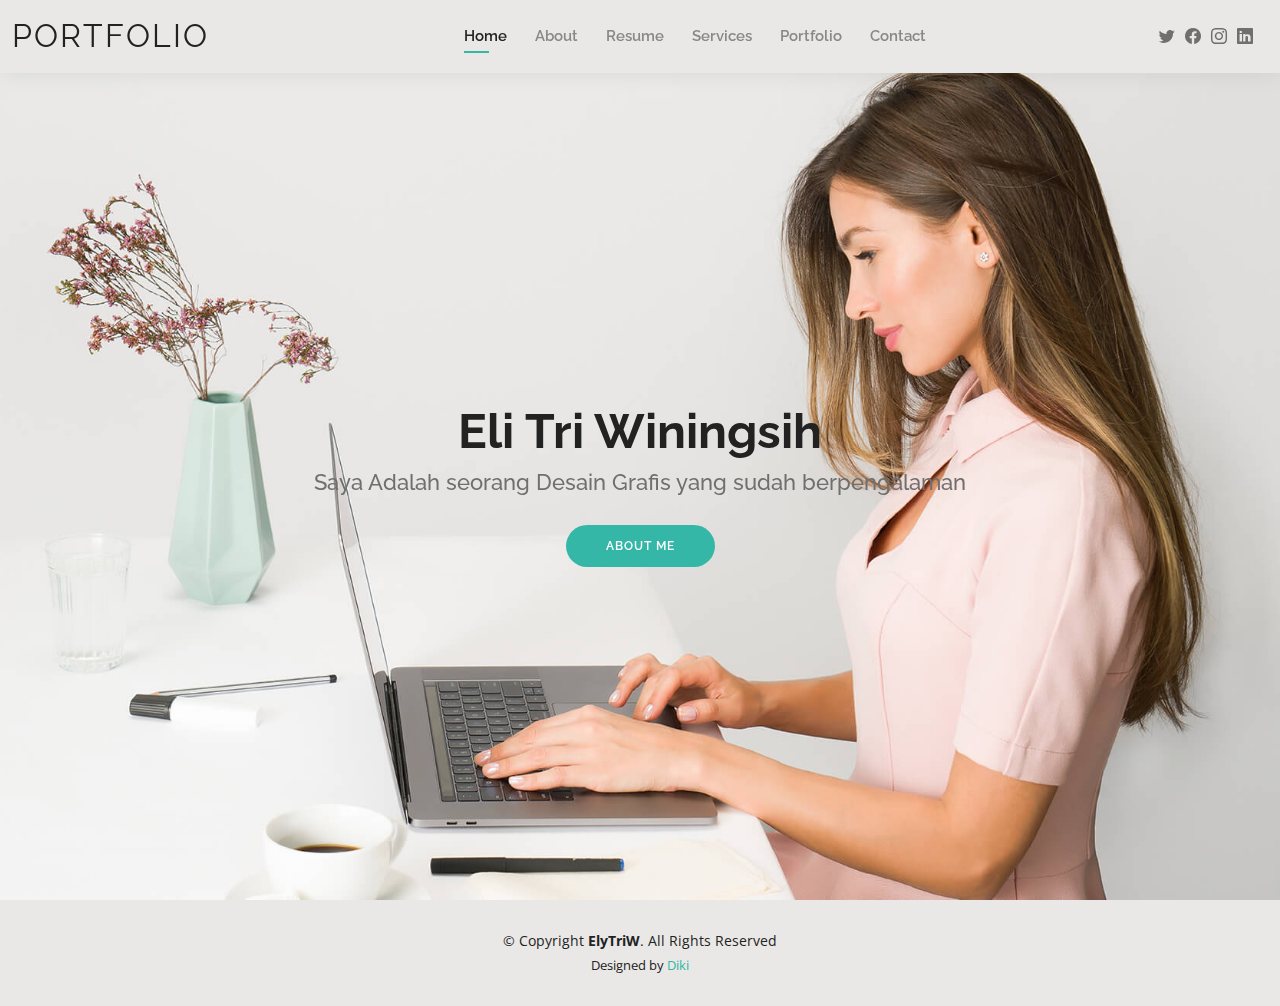
==== index.html @ 4c53c455 "Update index.html" ====
<!DOCTYPE html>
<html lang="en">

<head>
  <meta charset="utf-8">
  <meta content="width=device-width, initial-scale=1.0" name="viewport">

  <title>ELI TRI WININGSIH | Grapic Design</title>
  <meta content="Eli Tri Winingsih desain grafis portfolio profil biodata dan data diri" name="description">

  <!-- Favicons -->
  <link href="assets/img/favicon.png" rel="icon">
  <link href="assets/img/apple-touch-icon.png" rel="apple-touch-icon">

  <!-- Google Fonts -->
  <link href="https://fonts.googleapis.com/css?family=Open+Sans:300,300i,400,400i,600,600i,700,700i|Raleway:300,300i,400,400i,500,500i,600,600i,700,700i|Poppins:300,300i,400,400i,500,500i,600,600i,700,700i" rel="stylesheet">

  <!-- Vendor CSS Files -->
  <link href="assets/vendor/aos/aos.css" rel="stylesheet">
  <link href="assets/vendor/bootstrap/css/bootstrap.min.css" rel="stylesheet">
  <link href="assets/vendor/bootstrap-icons/bootstrap-icons.css" rel="stylesheet">
  <link href="assets/vendor/boxicons/css/boxicons.min.css" rel="stylesheet">
  <link href="assets/vendor/glightbox/css/glightbox.min.css" rel="stylesheet">
  <link href="assets/vendor/swiper/swiper-bundle.min.css" rel="stylesheet">

  <!-- Template Main CSS File -->
  <link href="assets/css/style.css" rel="stylesheet">

  <!-- =======================================================
  * Template Name: Kelly - v4.7.0
  * Template URL: https://bootstrapmade.com/kelly-free-bootstrap-cv-resume-html-template/
  * Author: BootstrapMade.com
  * License: https://bootstrapmade.com/license/
  ======================================================== -->
</head>

<body>

  <!-- ======= Header ======= -->
  <header id="header" class="fixed-top">
    <div class="container-fluid d-flex justify-content-between align-items-center">

      <h1 class="logo me-auto me-lg-0"><a href="portfolio.html">PORTFOLIO</a></h1>
      <!-- Uncomment below if you prefer to use an image logo -->
      <!-- <a href="index.html" class="logo"><img src="assets/img/logo.png" alt="" class="img-fluid"></a>-->

      <nav id="navbar" class="navbar order-last order-lg-0">
        <ul>
          <li><a class="active" href="index.html">Home</a></li>
          <li><a href="about.html">About</a></li>
          <li><a href="resume.html">Resume</a></li>
          <li><a href="services.html">Services</a></li>
          <li><a href="portfolio.html">Portfolio</a></li>
          <li><a href="contact.html">Contact</a></li>
        </ul>
        <i class="bi bi-list mobile-nav-toggle"></i>
      </nav><!-- .navbar -->

      <div class="header-social-links">
        <a href="#" class="twitter"><i class="bi bi-twitter"></i></a>
        <a href="#" class="facebook"><i class="bi bi-facebook"></i></a>
        <a href="#" class="instagram"><i class="bi bi-instagram"></i></a>
        <a href="#" class="linkedin"><i class="bi bi-linkedin"></i></i></a>
      </div>

    </div>

  </header><!-- End Header -->

  <!-- ======= Hero Section ======= -->
  <section id="hero" class="d-flex align-items-center">
    <div class="container d-flex flex-column align-items-center" data-aos="zoom-in" data-aos-delay="100">
      <h1>Eli Tri Winingsih</h1>
      <h2>Saya Adalah seorang Desain Grafis yang sudah berpengalaman</h2>
      <a href="about.html" class="btn-about">About Me</a>
    </div>
  </section><!-- End Hero -->

  <!-- ======= Footer ======= -->
  <footer id="footer">
    <div class="container">
      <div class="copyright">
        &copy; Copyright <strong><span>ElyTriW</span></strong>. All Rights Reserved
      </div>
      <div class="credits">
        Designed by <a href="https://ranandadiki.github.io/">Diki</a>
      </div>
    </div>
  </footer><!-- End  Footer -->

  <div id="preloader"></div>
  <a href="#" class="back-to-top d-flex align-items-center justify-content-center"><i class="bi bi-arrow-up-short"></i></a>

  <!-- Vendor JS Files -->
  <script src="assets/vendor/purecounter/purecounter.js"></script>
  <script src="assets/vendor/aos/aos.js"></script>
  <script src="assets/vendor/bootstrap/js/bootstrap.bundle.min.js"></script>
  <script src="assets/vendor/glightbox/js/glightbox.min.js"></script>
  <script src="assets/vendor/isotope-layout/isotope.pkgd.min.js"></script>
  <script src="assets/vendor/swiper/swiper-bundle.min.js"></script>
  <script src="assets/vendor/waypoints/noframework.waypoints.js"></script>
  <script src="assets/vendor/php-email-form/validate.js"></script>

  <!-- Template Main JS File -->
  <script src="assets/js/main.js"></script>

</body>

</html>
---- assets/css/style.css ----
/**
* Template Name: Kelly - v4.7.0
* Template URL: https://bootstrapmade.com/kelly-free-bootstrap-cv-resume-html-template/
* Author: BootstrapMade.com
* License: https://bootstrapmade.com/license/
*/

/*--------------------------------------------------------------
# General
--------------------------------------------------------------*/
body {
  font-family: "Open Sans", sans-serif;
  color: #444444;
}

a {
  color: #34b7a7;
  text-decoration: none;
}

a:hover {
  color: #51cdbe;
  text-decoration: none;
}

h1, h2, h3, h4, h5, h6 {
  font-family: "Raleway", sans-serif;
}

#main {
  margin-top: 50px;
}
@media (max-width: 992px) {
  #main {
    margin-top: 30px;
  }
}

/*--------------------------------------------------------------
# Preloader
--------------------------------------------------------------*/
#preloader {
  position: fixed;
  top: 0;
  left: 0;
  right: 0;
  bottom: 0;
  z-index: 9999;
  overflow: hidden;
  background: #fff;
}

#preloader:before {
  content: "";
  position: fixed;
  top: calc(50% - 30px);
  left: calc(50% - 30px);
  border: 6px solid #34b7a7;
  border-top-color: #dcf5f2;
  border-radius: 50%;
  width: 60px;
  height: 60px;
  -webkit-animation: animate-preloader 1s linear infinite;
  animation: animate-preloader 1s linear infinite;
}

@-webkit-keyframes animate-preloader {
  0% {
    transform: rotate(0deg);
  }
  100% {
    transform: rotate(360deg);
  }
}

@keyframes animate-preloader {
  0% {
    transform: rotate(0deg);
  }
  100% {
    transform: rotate(360deg);
  }
}
/*--------------------------------------------------------------
# Back to top button
--------------------------------------------------------------*/
.back-to-top {
  position: fixed;
  visibility: hidden;
  opacity: 0;
  right: 15px;
  bottom: 15px;
  z-index: 996;
  background: #34b7a7;
  width: 40px;
  height: 40px;
  border-radius: 50px;
  transition: all 0.4s;
}
.back-to-top i {
  font-size: 24px;
  color: #fff;
  line-height: 0;
}
.back-to-top:hover {
  background: #49cbbb;
  color: #fff;
}
.back-to-top.active {
  visibility: visible;
  opacity: 1;
}

/*--------------------------------------------------------------
# Header
--------------------------------------------------------------*/
#header {
  background: #e9e8e6;
  box-shadow: 0px 0px 25px 0 rgba(0, 0, 0, 0.08);
  z-index: 997;
  padding: 15px 0;
}
#header .logo {
  font-size: 32px;
  margin: 0;
  padding: 0;
  line-height: 1;
  font-weight: 400;
  letter-spacing: 2px;
  text-transform: uppercase;
}
#header .logo a {
  color: #222222;
}
#header .logo img {
  max-height: 40px;
}
@media (max-width: 992px) {
  #header .logo {
    font-size: 28px;
  }
}

/*--------------------------------------------------------------
# Header Social Links
--------------------------------------------------------------*/
.header-social-links {
  padding-right: 15px;
}
.header-social-links a {
  color: #6f6f6f;
  padding-left: 6px;
  display: inline-block;
  line-height: 0px;
  transition: 0.3s;
  font-size: 16px;
}
.header-social-links a:hover {
  color: #34b7a7;
}

/*--------------------------------------------------------------
# Navigation Menu
--------------------------------------------------------------*/
/**
* Desktop Navigation 
*/
.navbar {
  padding: 0;
}
.navbar ul {
  margin: 0;
  padding: 0;
  display: flex;
  list-style: none;
  align-items: center;
}
.navbar li {
  position: relative;
  padding: 10px 0 10px 28px;
}
.navbar a, .navbar a:focus {
  display: flex;
  align-items: center;
  justify-content: space-between;
  font-family: "Raleway", sans-serif;
  font-size: 15px;
  font-weight: 600;
  color: #888888;
  white-space: nowrap;
  transition: 0.3s;
  position: relative;
}
.navbar a i, .navbar a:focus i {
  font-size: 12px;
  line-height: 0;
  margin-left: 5px;
}
.navbar > ul > li > a:before {
  content: "";
  position: absolute;
  width: 0;
  height: 2px;
  bottom: -5px;
  left: 0;
  background-color: #34b7a7;
  visibility: hidden;
  width: 0px;
  transition: all 0.3s ease-in-out 0s;
}
.navbar a:hover:before, .navbar li:hover > a:before, .navbar .active:before {
  visibility: visible;
  width: 25px;
}
.navbar a:hover, .navbar .active, .navbar .active:focus, .navbar li:hover > a {
  color: #222222;
}
.navbar .dropdown ul {
  display: block;
  position: absolute;
  left: 14px;
  top: calc(100% + 30px);
  margin: 0;
  padding: 10px 0;
  z-index: 99;
  opacity: 0;
  visibility: hidden;
  background: #fff;
  box-shadow: 0px 0px 30px rgba(127, 137, 161, 0.25);
  transition: 0.3s;
  border-radius: 4px;
}
.navbar .dropdown ul li {
  min-width: 200px;
  padding: 0;
}
.navbar .dropdown ul a {
  padding: 10px 20px;
  font-size: 15px;
  text-transform: none;
  font-weight: 600;
}
.navbar .dropdown ul a i {
  font-size: 12px;
}
.navbar .dropdown ul a:hover, .navbar .dropdown ul .active:hover, .navbar .dropdown ul li:hover > a {
  color: #34b7a7;
}
.navbar .dropdown:hover > ul {
  opacity: 1;
  top: 100%;
  visibility: visible;
}
.navbar .dropdown .dropdown ul {
  top: 0;
  left: calc(100% - 30px);
  visibility: hidden;
}
.navbar .dropdown .dropdown:hover > ul {
  opacity: 1;
  top: 0;
  left: 100%;
  visibility: visible;
}
@media (max-width: 1366px) {
  .navbar .dropdown .dropdown ul {
    left: -90%;
  }
  .navbar .dropdown .dropdown:hover > ul {
    left: -100%;
  }
}

/**
* Mobile Navigation 
*/
.mobile-nav-toggle {
  color: #222222;
  font-size: 28px;
  cursor: pointer;
  display: none;
  line-height: 0;
  transition: 0.5s;
}
.mobile-nav-toggle.bi-x {
  color: #fff;
}

@media (max-width: 991px) {
  .mobile-nav-toggle {
    display: block;
  }

  .navbar ul {
    display: none;
  }
}
.navbar-mobile {
  position: fixed;
  overflow: hidden;
  top: 0;
  right: 0;
  left: 0;
  bottom: 0;
  background: rgba(9, 9, 9, 0.9);
  transition: 0.3s;
  z-index: 999;
}
.navbar-mobile .mobile-nav-toggle {
  position: absolute;
  top: 15px;
  right: 15px;
}
.navbar-mobile ul {
  display: block;
  position: absolute;
  top: 55px;
  right: 15px;
  bottom: 15px;
  left: 15px;
  padding: 10px 0;
  border-radius: 10px;
  background-color: #fff;
  overflow-y: auto;
  transition: 0.3s;
}
.navbar-mobile a, .navbar-mobile a:focus {
  font-size: 15px;
  padding-right: 15px;
  color: #222222;
}
.navbar-mobile a:hover, .navbar-mobile .active, .navbar-mobile li:hover > a {
  color: #34b7a7;
}
.navbar-mobile .getstarted, .navbar-mobile .getstarted:focus {
  margin: 15px;
}
.navbar-mobile .dropdown ul {
  position: static;
  display: none;
  margin: 10px 20px;
  padding: 10px 0;
  z-index: 99;
  opacity: 1;
  visibility: visible;
  background: #fff;
  box-shadow: 0px 0px 30px rgba(127, 137, 161, 0.25);
}
.navbar-mobile .dropdown ul li {
  min-width: 200px;
}
.navbar-mobile .dropdown ul a {
  padding: 10px 20px;
}
.navbar-mobile .dropdown ul a i {
  font-size: 12px;
}
.navbar-mobile .dropdown ul a:hover, .navbar-mobile .dropdown ul .active:hover, .navbar-mobile .dropdown ul li:hover > a {
  color: #34b7a7;
}
.navbar-mobile .dropdown > .dropdown-active {
  display: block;
}

/*--------------------------------------------------------------
# Hero Section
--------------------------------------------------------------*/
#hero {
  width: 100%;
  height: 100vh;
  background: url("../img/hero-bg.jpg") top right;
  background-size: cover;
}
#hero .container {
  padding-top: 70px;
  position: relative;
}
@media (max-width: 992px) {
  #hero .container {
    padding-top: 58px;
  }
}
#hero h1 {
  margin: 0;
  font-size: 48px;
  font-weight: 700;
  line-height: 56px;
  color: #222222;
}
#hero h2 {
  color: #6f6f6f;
  margin: 10px 0 0 0;
  font-size: 22px;
}
#hero .btn-about {
  font-family: "Raleway", sans-serif;
  text-transform: uppercase;
  font-weight: 600;
  font-size: 12px;
  letter-spacing: 1px;
  display: inline-block;
  padding: 12px 40px;
  border-radius: 50px;
  transition: 0.5s;
  margin-top: 30px;
  color: #fff;
  background: #34b7a7;
}
#hero .btn-about:hover {
  background: #3dc8b7;
}
@media (min-width: 1024px) {
  #hero {
    background-attachment: fixed;
  }
}
@media (max-width: 992px) {
  #hero:before {
    content: "";
    background: rgba(255, 255, 255, 0.8);
    position: absolute;
    bottom: 0;
    top: 0;
    left: 0;
    right: 0;
  }
  #hero h1 {
    font-size: 28px;
    line-height: 36px;
  }
  #hero h2 {
    font-size: 18px;
    line-height: 24px;
  }
}

/*--------------------------------------------------------------
# Sections General
--------------------------------------------------------------*/
section {
  padding: 60px 0;
}

.section-bg {
  background-color: #e7f8f6;
}

.section-title {
  text-align: center;
  padding-bottom: 30px;
}
.section-title h2 {
  font-size: 32px;
  font-weight: bold;
  text-transform: uppercase;
  margin-bottom: 20px;
  padding-bottom: 20px;
  position: relative;
}
.section-title h2::after {
  content: "";
  position: absolute;
  display: block;
  width: 50px;
  height: 3px;
  background: #34b7a7;
  bottom: 0;
  left: calc(50% - 25px);
}
.section-title p {
  margin-bottom: 0;
}

/*--------------------------------------------------------------
# Cta
--------------------------------------------------------------*/
.cta {
  background: linear-gradient(rgba(0, 0, 0, 0.6), rgba(0, 0, 0, 0.6)), url("../img/bg-1.jpg") fixed center center;
  background-size: cover;
  padding: 80px 0;
}
.cta h3 {
  color: #fff;
  font-size: 28px;
  font-weight: 700;
}
.cta p {
  color: #fff;
}
.cta .cta-btn {
  font-family: "Raleway", sans-serif;
  text-transform: uppercase;
  font-weight: 500;
  font-size: 16px;
  letter-spacing: 1px;
  display: inline-block;
  padding: 8px 20px;
  border-radius: 2px;
  transition: 0.5s;
  margin: 10px;
  border: 2px solid #fff;
  color: #fff;
}
.cta .cta-btn:hover {
  background: #34b7a7;
  border: 2px solid #34b7a7;
}
@media (max-width: 1024px) {
  .cta {
    background-attachment: scroll;
  }
}
@media (min-width: 769px) {
  .cta .cta-btn-container {
    display: flex;
    align-items: center;
    justify-content: flex-end;
  }
}

/*--------------------------------------------------------------
# About
--------------------------------------------------------------*/
.about .content h3 {
  font-weight: 700;
  font-size: 26px;
  color: #555555;
}
.about .content ul {
  list-style: none;
  padding: 0;
}
.about .content ul li {
  padding-bottom: 10px;
}
.about .content ul i {
  font-size: 20px;
  padding-right: 2px;
  color: #34b7a7;
}
.about .content p:last-child {
  margin-bottom: 0;
}

/*--------------------------------------------------------------
# Skills
--------------------------------------------------------------*/
.skills .progress {
  height: 60px;
  display: block;
  background: none;
  border-radius: 0;
}
.skills .progress .skill {
  padding: 10px 0;
  margin: 0 0 6px 0;
  text-transform: uppercase;
  display: block;
  font-weight: 600;
  font-family: "Poppins", sans-serif;
  color: #222222;
}
.skills .progress .skill .val {
  float: right;
  font-style: normal;
}
.skills .progress-bar-wrap {
  background: #f3f3f3;
}
.skills .progress-bar {
  width: 1px;
  height: 10px;
  transition: 0.9s;
  background-color: #34b7a7;
}

/*--------------------------------------------------------------
# Facts
--------------------------------------------------------------*/
.facts .counters span {
  font-size: 48px;
  display: block;
  color: #34b7a7;
}
.facts .counters p {
  padding: 0;
  margin: 0 0 20px 0;
  font-family: "Raleway", sans-serif;
  font-size: 14px;
}

/*--------------------------------------------------------------
# Testimonials
--------------------------------------------------------------*/
.testimonials .section-header {
  margin-bottom: 40px;
}
.testimonials .testimonials-carousel, .testimonials .testimonials-slider {
  overflow: hidden;
}
.testimonials .testimonial-item {
  text-align: center;
}
.testimonials .testimonial-item .testimonial-img {
  width: 120px;
  border-radius: 50%;
  border: 4px solid #fff;
  margin: 0 auto;
}
.testimonials .testimonial-item h3 {
  font-size: 20px;
  font-weight: bold;
  margin: 10px 0 5px 0;
  color: #111;
}
.testimonials .testimonial-item h4 {
  font-size: 14px;
  color: #999;
  margin: 0 0 15px 0;
}
.testimonials .testimonial-item .quote-icon-left, .testimonials .testimonial-item .quote-icon-right {
  color: #c8efea;
  font-size: 26px;
}
.testimonials .testimonial-item .quote-icon-left {
  display: inline-block;
  left: -5px;
  position: relative;
}
.testimonials .testimonial-item .quote-icon-right {
  display: inline-block;
  right: -5px;
  position: relative;
  top: 10px;
}
.testimonials .testimonial-item p {
  font-style: italic;
  margin: 0 auto 15px auto;
}
@media (min-width: 992px) {
  .testimonials .testimonial-item p {
    width: 80%;
  }
}
.testimonials .swiper-pagination {
  margin-top: 20px;
  position: relative;
}
.testimonials .swiper-pagination .swiper-pagination-bullet {
  width: 12px;
  height: 12px;
  background-color: #fff;
  opacity: 1;
  border: 1px solid #34b7a7;
}
.testimonials .swiper-pagination .swiper-pagination-bullet-active {
  background-color: #34b7a7;
}

/*--------------------------------------------------------------
# Resume
--------------------------------------------------------------*/
.resume .resume-title {
  font-size: 26px;
  font-weight: 400;
  margin-top: 20px;
  margin-bottom: 20px;
  color: #222222;
}
.resume .resume-item {
  padding: 0 0 20px 20px;
  margin-top: -2px;
  border-left: 2px solid #34b7a7;
  position: relative;
}
.resume .resume-item h4 {
  line-height: 18px;
  font-size: 18px;
  font-weight: 600;
  font-family: "Poppins", sans-serif;
  color: #1d685f;
  margin-bottom: 10px;
}
.resume .resume-item h5 {
  font-size: 16px;
  background: #effbf9;
  padding: 5px 15px;
  display: inline-block;
  font-weight: 600;
  margin-bottom: 10px;
  color: #34b7a7;
}
.resume .resume-item ul {
  padding-left: 20px;
}
.resume .resume-item ul li {
  padding-bottom: 10px;
}
.resume .resume-item:last-child {
  padding-bottom: 0;
}
.resume .resume-item::before {
  content: "";
  position: absolute;
  width: 16px;
  height: 16px;
  border-radius: 50px;
  left: -9px;
  top: 0;
  background: #fff;
  border: 2px solid #34b7a7;
}

/*--------------------------------------------------------------
# Services
--------------------------------------------------------------*/
.services .icon-box {
  text-align: center;
  padding: 70px 20px 80px 20px;
  transition: all ease-in-out 0.3s;
  background: #fff;
  box-shadow: 0px 0 35px 0 rgba(0, 0, 0, 0.08);
}
.services .icon-box .icon {
  margin: 0 auto;
  width: 100px;
  height: 100px;
  display: flex;
  align-items: center;
  justify-content: center;
  transition: ease-in-out 0.3s;
  position: relative;
}
.services .icon-box .icon i {
  font-size: 36px;
  transition: 0.5s;
  position: relative;
}
.services .icon-box .icon svg {
  position: absolute;
  top: 0;
  left: 0;
}
.services .icon-box .icon svg path {
  transition: 0.5s;
  fill: #f5f5f5;
}
.services .icon-box h4 {
  font-weight: 600;
  margin: 10px 0 15px 0;
  font-size: 22px;
}
.services .icon-box h4 a {
  color: #222222;
  transition: ease-in-out 0.3s;
}
.services .icon-box p {
  line-height: 24px;
  font-size: 14px;
  margin-bottom: 0;
}
.services .iconbox-blue i {
  color: #47aeff;
}
.services .iconbox-blue:hover .icon i {
  color: #fff;
}
.services .iconbox-blue:hover .icon path {
  fill: #47aeff;
}
.services .iconbox-orange i {
  color: #ffa76e;
}
.services .iconbox-orange:hover .icon i {
  color: #fff;
}
.services .iconbox-orange:hover .icon path {
  fill: #ffa76e;
}
.services .iconbox-pink i {
  color: #e80368;
}
.services .iconbox-pink:hover .icon i {
  color: #fff;
}
.services .iconbox-pink:hover .icon path {
  fill: #e80368;
}
.services .iconbox-yellow i {
  color: #ffbb2c;
}
.services .iconbox-yellow:hover .icon i {
  color: #fff;
}
.services .iconbox-yellow:hover .icon path {
  fill: #ffbb2c;
}
.services .iconbox-red i {
  color: #ff5828;
}
.services .iconbox-red:hover .icon i {
  color: #fff;
}
.services .iconbox-red:hover .icon path {
  fill: #ff5828;
}
.services .iconbox-teal i {
  color: #11dbcf;
}
.services .iconbox-teal:hover .icon i {
  color: #fff;
}
.services .iconbox-teal:hover .icon path {
  fill: #11dbcf;
}

/*--------------------------------------------------------------
# Portfolio
--------------------------------------------------------------*/
.portfolio .portfolio-item {
  margin-bottom: 30px;
}
.portfolio #portfolio-flters {
  padding: 0;
  margin: 0 auto 20px auto;
  list-style: none;
  text-align: center;
}
.portfolio #portfolio-flters li {
  cursor: pointer;
  display: inline-block;
  padding: 8px 16px 10px 16px;
  font-size: 13px;
  font-weight: 500;
  line-height: 1;
  text-transform: uppercase;
  color: #444444;
  margin-bottom: 5px;
  transition: all 0.3s ease-in-out;
  border-radius: 50px;
}
.portfolio #portfolio-flters li:hover, .portfolio #portfolio-flters li.filter-active {
  color: #fff;
  background: #34b7a7;
}
.portfolio #portfolio-flters li:last-child {
  margin-right: 0;
}
.portfolio .portfolio-wrap {
  transition: 0.3s;
  position: relative;
  overflow: hidden;
  z-index: 1;
  background: rgba(34, 34, 34, 0.6);
}
.portfolio .portfolio-wrap::before {
  content: "";
  background: rgba(34, 34, 34, 0.6);
  position: absolute;
  left: 0;
  right: 0;
  top: 0;
  bottom: 0;
  transition: all ease-in-out 0.3s;
  z-index: 2;
  opacity: 0;
}
.portfolio .portfolio-wrap img {
  transition: all ease-in-out 0.3s;
}
.portfolio .portfolio-wrap .portfolio-info {
  opacity: 0;
  position: absolute;
  top: 0;
  left: 0;
  right: 0;
  bottom: 0;
  z-index: 3;
  transition: all ease-in-out 0.3s;
  display: flex;
  flex-direction: column;
  justify-content: flex-end;
  align-items: flex-start;
  padding: 20px;
}
.portfolio .portfolio-wrap .portfolio-info h4 {
  font-size: 20px;
  color: #fff;
  font-weight: 600;
}
.portfolio .portfolio-wrap .portfolio-info p {
  color: rgba(255, 255, 255, 0.7);
  font-size: 14px;
  text-transform: uppercase;
  padding: 0;
  margin: 0;
  font-style: italic;
}
.portfolio .portfolio-wrap .portfolio-links {
  text-align: center;
  z-index: 4;
}
.portfolio .portfolio-wrap .portfolio-links a {
  color: #fff;
  margin: 0 5px 0 0;
  font-size: 28px;
  display: inline-block;
  transition: 0.3s;
}
.portfolio .portfolio-wrap .portfolio-links a:hover {
  color: #78d9cd;
}
.portfolio .portfolio-wrap:hover::before {
  opacity: 1;
}
.portfolio .portfolio-wrap:hover img {
  transform: scale(1.2);
}
.portfolio .portfolio-wrap:hover .portfolio-info {
  opacity: 1;
}

/*--------------------------------------------------------------
# Portfolio Details
--------------------------------------------------------------*/
.portfolio-details {
  padding-top: 0;
}
.portfolio-details .portfolio-details-slider img {
  width: 100%;
}
.portfolio-details .portfolio-details-slider .swiper-pagination {
  margin-top: 20px;
  position: relative;
}
.portfolio-details .portfolio-details-slider .swiper-pagination .swiper-pagination-bullet {
  width: 12px;
  height: 12px;
  background-color: #fff;
  opacity: 1;
  border: 1px solid #34b7a7;
}
.portfolio-details .portfolio-details-slider .swiper-pagination .swiper-pagination-bullet-active {
  background-color: #34b7a7;
}
.portfolio-details .portfolio-info {
  padding: 30px;
  box-shadow: 0px 0 30px rgba(34, 34, 34, 0.08);
}
.portfolio-details .portfolio-info h3 {
  font-size: 22px;
  font-weight: 700;
  margin-bottom: 20px;
  padding-bottom: 20px;
  border-bottom: 1px solid #eee;
}
.portfolio-details .portfolio-info ul {
  list-style: none;
  padding: 0;
  font-size: 15px;
}
.portfolio-details .portfolio-info ul li + li {
  margin-top: 10px;
}
.portfolio-details .portfolio-description {
  padding-top: 30px;
}
.portfolio-details .portfolio-description h2 {
  font-size: 26px;
  font-weight: 700;
  margin-bottom: 20px;
}
.portfolio-details .portfolio-description p {
  padding: 0;
}

/*--------------------------------------------------------------
# Contact
--------------------------------------------------------------*/
.contact .info {
  width: 100%;
  background: #fff;
}
.contact .info i {
  font-size: 20px;
  color: #34b7a7;
  float: left;
  width: 44px;
  height: 44px;
  background: #effbf9;
  display: flex;
  justify-content: center;
  align-items: center;
  border-radius: 50px;
  transition: all 0.3s ease-in-out;
}
.contact .info h4 {
  padding: 0 0 0 60px;
  font-size: 22px;
  font-weight: 600;
  margin-bottom: 5px;
  color: #222222;
}
.contact .info p {
  padding: 0 0 0 60px;
  margin-bottom: 0;
  font-size: 14px;
  color: #555555;
}
.contact .info .email, .contact .info .phone {
  margin-top: 40px;
}
.contact .info .email:hover i, .contact .info .address:hover i, .contact .info .phone:hover i {
  background: #34b7a7;
  color: #fff;
}
.contact .php-email-form {
  width: 100%;
  background: #fff;
}
.contact .php-email-form .form-group {
  padding-bottom: 8px;
}
.contact .php-email-form .error-message {
  display: none;
  color: #fff;
  background: #ed3c0d;
  text-align: center;
  padding: 15px;
  font-weight: 600;
}
.contact .php-email-form .sent-message {
  display: none;
  color: #fff;
  background: #18d26e;
  text-align: center;
  padding: 15px;
  font-weight: 600;
}
.contact .php-email-form .loading {
  display: none;
  background: #fff;
  text-align: center;
  padding: 15px;
}
.contact .php-email-form .loading:before {
  content: "";
  display: inline-block;
  border-radius: 50%;
  width: 24px;
  height: 24px;
  margin: 0 10px -6px 0;
  border: 3px solid #18d26e;
  border-top-color: #eee;
  -webkit-animation: animate-loading 1s linear infinite;
  animation: animate-loading 1s linear infinite;
}
.contact .php-email-form input, .contact .php-email-form textarea {
  border-radius: 4px;
  box-shadow: none;
  font-size: 14px;
}
.contact .php-email-form input:focus, .contact .php-email-form textarea:focus {
  border-color: #34b7a7;
}
.contact .php-email-form input {
  height: 44px;
}
.contact .php-email-form textarea {
  padding: 10px 12px;
}
.contact .php-email-form button[type=submit] {
  background: #34b7a7;
  border: 0;
  padding: 10px 30px 12px 30px;
  color: #fff;
  transition: 0.4s;
  border-radius: 50px;
}
.contact .php-email-form button[type=submit]:hover {
  background: #3dc8b7;
}
@-webkit-keyframes animate-loading {
  0% {
    transform: rotate(0deg);
  }
  100% {
    transform: rotate(360deg);
  }
}
@keyframes animate-loading {
  0% {
    transform: rotate(0deg);
  }
  100% {
    transform: rotate(360deg);
  }
}

/*--------------------------------------------------------------
# Footer
--------------------------------------------------------------*/
#footer {
  background: #e9e8e6;
  padding: 30px 0;
  color: #222222;
  font-size: 14px;
  text-align: center;
}
#footer .credits {
  padding-top: 5px;
  font-size: 13px;
}
#footer .credits a {
  color: #34b7a7;
}
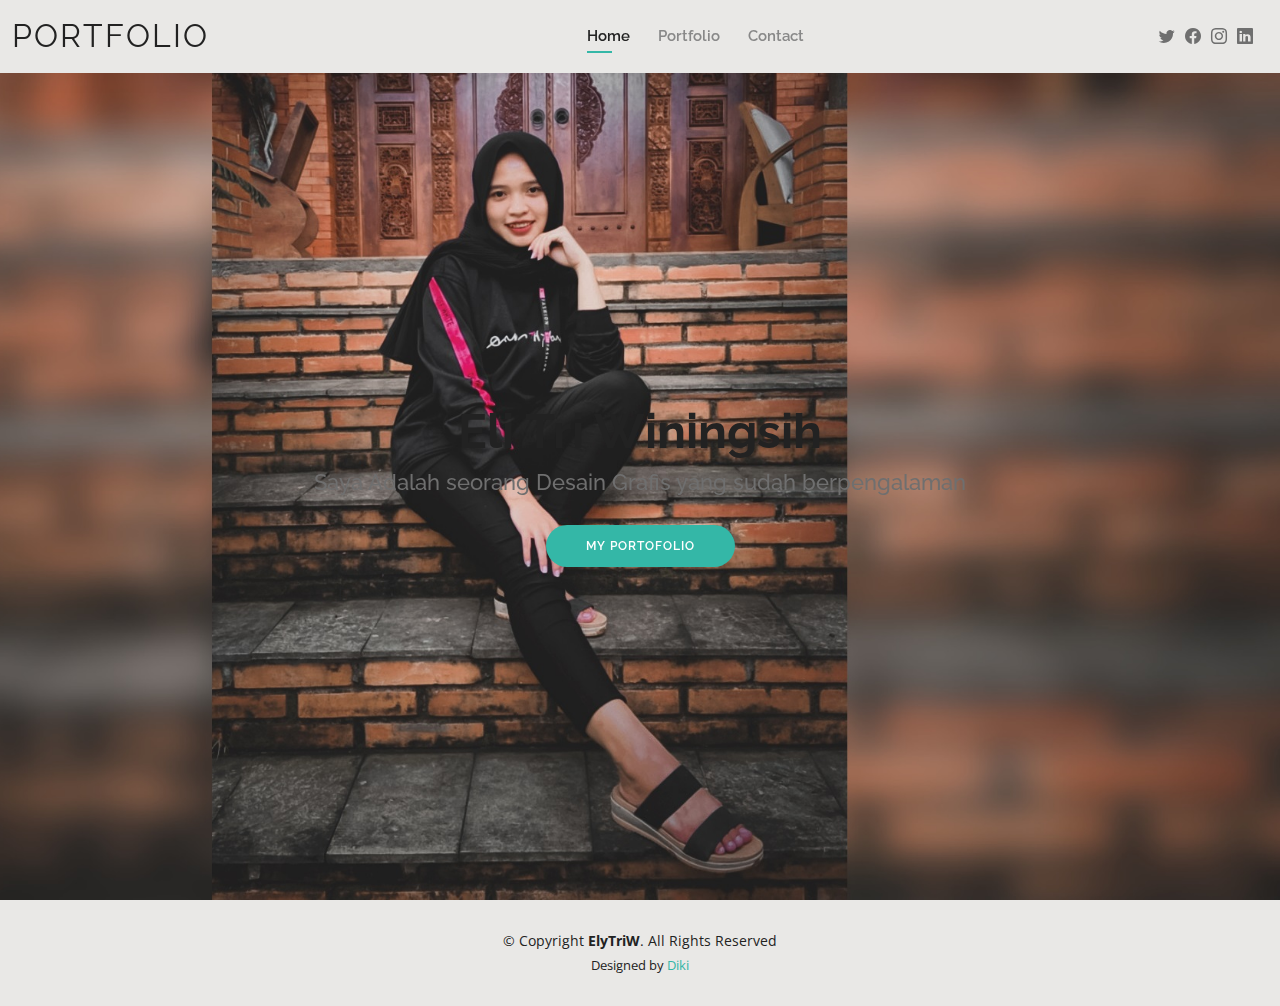
==== commit dc8f2c17: "Update index.html" ====
--- a/index.html
+++ b/index.html
@@ -47,9 +47,6 @@
       <nav id="navbar" class="navbar order-last order-lg-0">
         <ul>
           <li><a class="active" href="index.html">Home</a></li>
-          <li><a href="about.html">About</a></li>
-          <li><a href="resume.html">Resume</a></li>
-          <li><a href="services.html">Services</a></li>
           <li><a href="portfolio.html">Portfolio</a></li>
           <li><a href="contact.html">Contact</a></li>
         </ul>
@@ -72,7 +69,7 @@
     <div class="container d-flex flex-column align-items-center" data-aos="zoom-in" data-aos-delay="100">
       <h1>Eli Tri Winingsih</h1>
       <h2>Saya Adalah seorang Desain Grafis yang sudah berpengalaman</h2>
-      <a href="about.html" class="btn-about">About Me</a>
+      <a href="portofolio.html" class="btn-about">My Portofolio</a>
     </div>
   </section><!-- End Hero -->
 
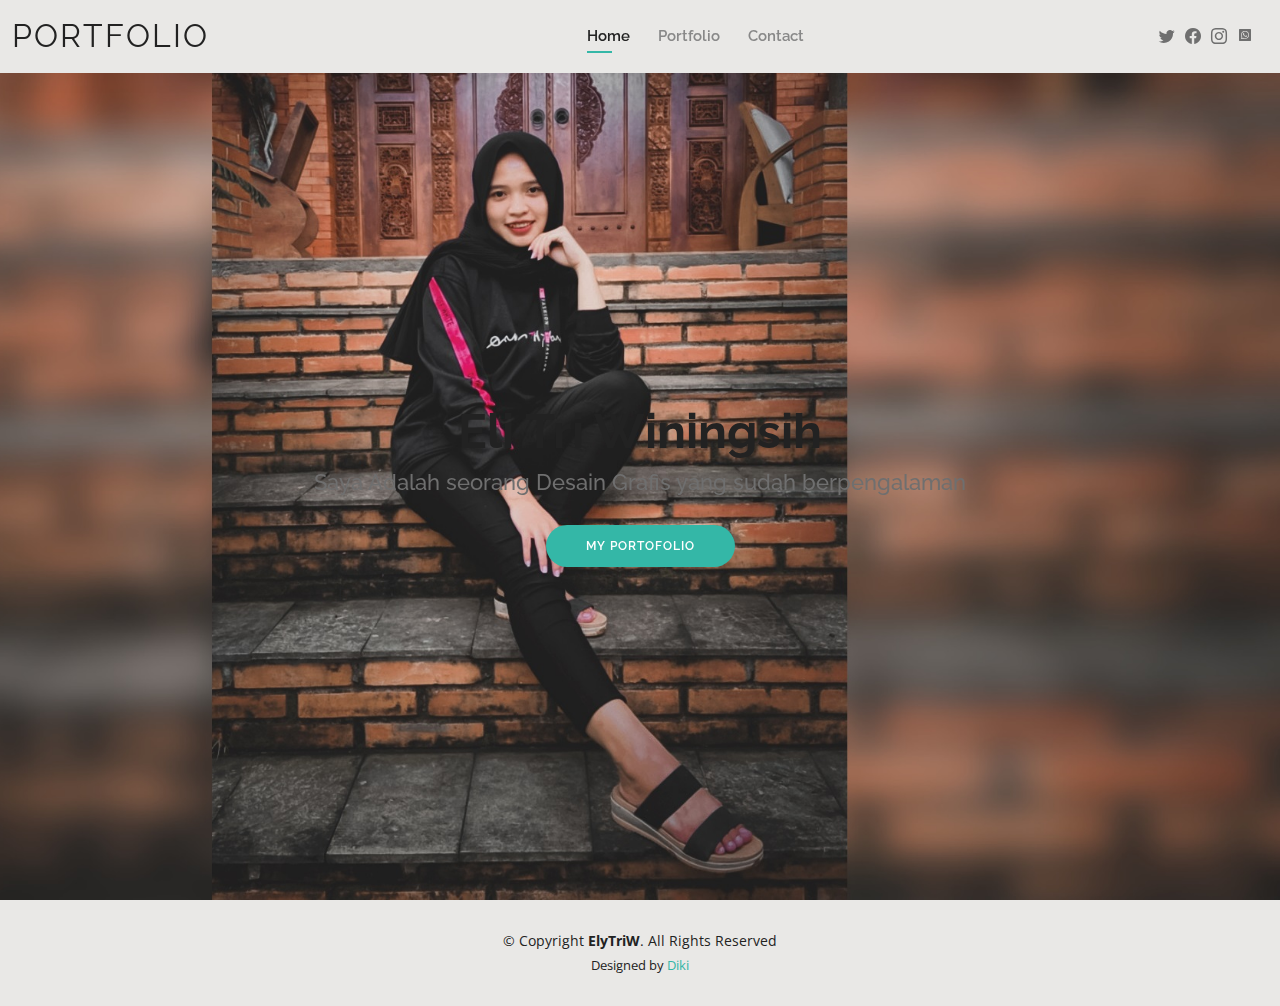
==== commit 0dbaf81a: "Update index.html" ====
--- a/index.html
+++ b/index.html
@@ -53,11 +53,12 @@
         <i class="bi bi-list mobile-nav-toggle"></i>
       </nav><!-- .navbar -->
 
-      <div class="header-social-links">
-        <a href="#" class="twitter"><i class="bi bi-twitter"></i></a>
-        <a href="#" class="facebook"><i class="bi bi-facebook"></i></a>
-        <a href="#" class="instagram"><i class="bi bi-instagram"></i></a>
-        <a href="#" class="linkedin"><i class="bi bi-linkedin"></i></i></a>
+      
+<div class="header-social-links">
+        <a href="twitter.com/elytrywiningsih" class="twitter"><i class="bi bi-twitter"></i></a>
+        <a href="https://www.fb.com/ely triwiningsih" class="facebook"><i class="bi bi-facebook"></i></a>
+        <a href="https://www.instagram.com/elytriwiningsih/" class="instagram"><i class="bi bi-instagram"></i></a>
+        <a href="https://www.wa.me/081475519583" class="whatsapp"><i class='bx bxl-whatsapp-square'></i></a>
       </div>
 
     </div>
@@ -69,7 +70,7 @@
     <div class="container d-flex flex-column align-items-center" data-aos="zoom-in" data-aos-delay="100">
       <h1>Eli Tri Winingsih</h1>
       <h2>Saya Adalah seorang Desain Grafis yang sudah berpengalaman</h2>
-      <a href="portofolio.html" class="btn-about">My Portofolio</a>
+      <a href="portfolio.html" class="btn-about">My Portofolio</a>
     </div>
   </section><!-- End Hero -->
 
